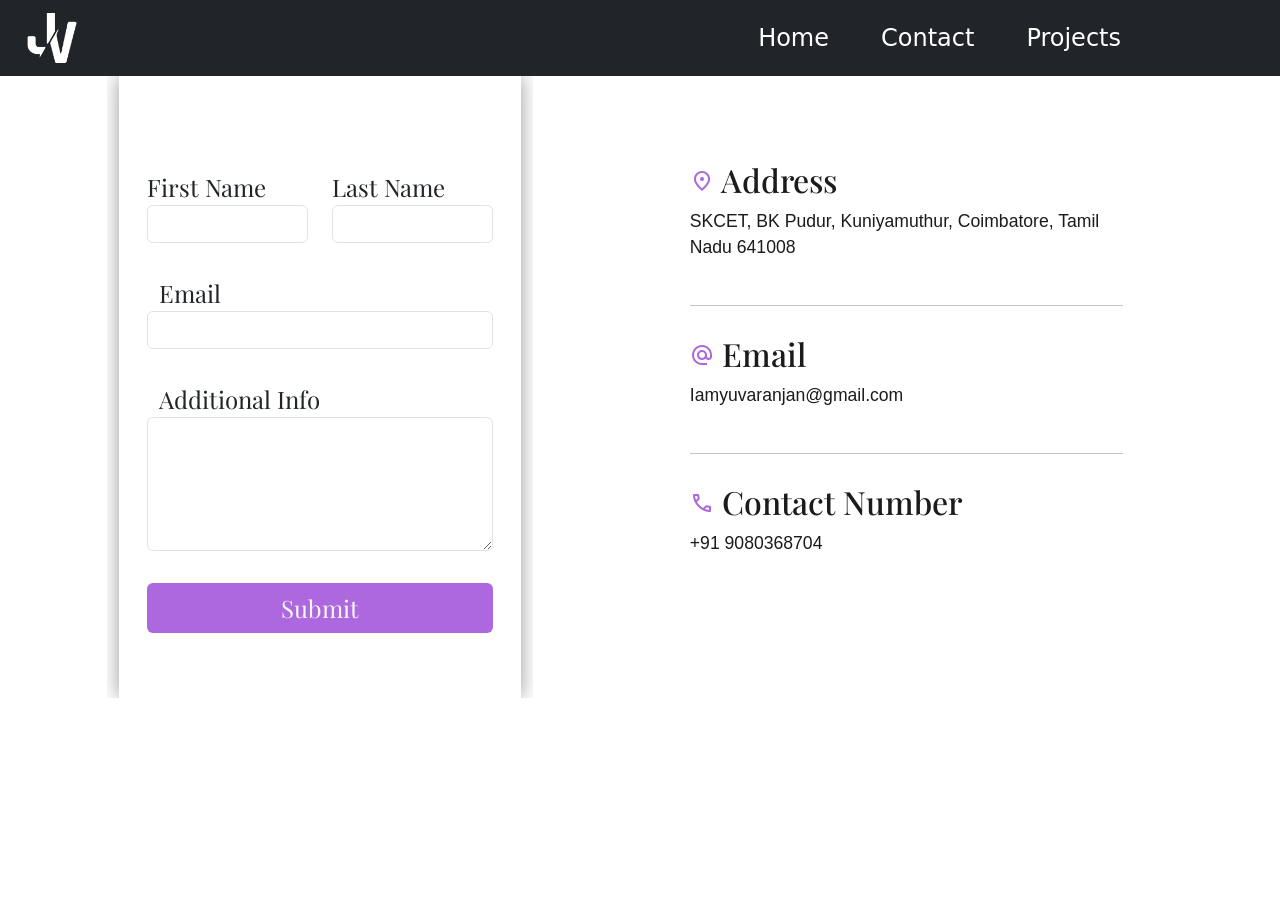
==== contact.html @ 168a26cb "Initial commit Initial commit of my portfolio website" ====
<!DOCTYPE html>
<html lang="en">
<head>
  <meta charset="UTF-8">
  <meta name="viewport" content="width=device-width, initial-scale=1.0">

  <title>UV | Contact</title>

  <!-- Bootstrap, CSS and JS -->
  <link href="https://cdn.jsdelivr.net/npm/bootstrap@5.2.0/dist/css/bootstrap.min.css" rel="stylesheet">
  <link href="style.css" rel="stylesheet">

  <!-- Google Fonts -->
  <link rel="preconnect" href="https://fonts.googleapis.com">
  <link rel="preconnect" href="https://fonts.gstatic.com" crossorigin>
  <link href="https://fonts.googleapis.com/css2?family=Montserrat:ital,wght@0,100;0,200;0,300;0,400;0,500;0,600;0,700;0,800;0,900;1,100;1,200;1,300;1,400;1,500;1,600;1,700;1,800;1,900&display=swap" rel="stylesheet">
  <link rel="stylesheet" href="https://fonts.googleapis.com/css2?family=Material+Symbols+Outlined:opsz,wght,FILL,GRAD@48,600,0,0" />
  <link rel="stylesheet" href="https://cdnjs.cloudflare.com/ajax/libs/font-awesome/5.15.2/css/all.min.css">
  
</head>
<body class="contactpage">

  <div class="scroll-progress" id="scroll-progress"></div> <!-- Sroll Progress -->

  <div class="scrollToTop-btn">  <!-- Sroll to top -->
    <i class="fas fa-angle-up"></i>
  </div>


<!-- Nav Bar -->
<nav class="navbar navbar-expand-lg navbar-light bg-dark ">
  <div class="container-fluid">
    <a class=" brand" href="index.html">
      <img src="images/logo.png" alt="Logo" style="width:50px;" >
    </a>
    <div class="menu-btn" id="menu-btn"></div>
    <div class="collapse navbar-collapse  navigation" >
      <ul class="navbar-nav  me-auto mb-2 mb-lg-0 ">
        <li class="nav-item">
          <a class="nav-link" href="index.html">Home</a>
        </li>

        <li class="nav-item">
          <a class="nav-link" href="contact.html">Contact</a>
        </li>
        <li class="nav-item">
          <a class="nav-link" href="games/gamemenu.html">Projects</a>
        </li>
      </ul>
    </div>
  </div>
</nav>
<!-- ------------------ --> 

<!-- SECTION 1 -->
<div class="container-fluid">
  <div class="row ">
    <div class="col-md-1"></div>
    <!-- FORMS -->
    <div class="col-md-4">
      <form>
        <div class="row forms ">
          <div class="col ps-0">
            <label for="firstname">First Name</label>
            <input type="text" class="form-control" id="firstname">
          </div>
          <div class="col pe-0">
            <label for="lastname">Last Name</label>
            <input type="text" class="form-control" id="lastname">
          </div>
        </div>
        <div class="row forms">
          <label for="email">Email</label>
          <input type="email" class="form-control" id="email">
        </div>
        <div class="row forms">
          <label for="additionalinfo">Additional Info</label>
          <textarea class="form-control" rows="5" id="additionalinfo" name="text"></textarea>
        </div>
        <div class="row forms">
          <button type="button" class="btn btn-block">Submit</button>
        </div> 
      </form>
    </div>
    <!-- ----- -->

    <!-- INFO  -->
    <div class="col-md-7">
      <div class="info-group">
        <div class="row info">
          <h2><span class="material-symbols-outlined"> location_on </span>
          Address </h2>
          <p> SKCET,
            BK Pudur, Kuniyamuthur, 
            Coimbatore, Tamil Nadu 641008</p>  
        </div>
        <hr>
        <div class="row info">
          <h2><span class="material-symbols-outlined"> alternate_email </span>
          Email </h2>
          <p> Iamyuvaranjan@gmail.com </p>  
        </div>
        <hr>
        <div class="row info">
          <h2><span class="material-symbols-outlined"> call </span>
          Contact Number </h2>
          <p> +91 9080368704 </p>  
        </div>  
      </div> 
    </div>
    <!-- ----- -->
  </div>
</div>
<!-- ------------------ --> 

<script src="script.js"> </script>
</body>
</html>
---- style.css ----
@import url('https://fonts.googleapis.com/css2?family=Oswald:wght@200;300;400;500;600;700&family=Playfair+Display:ital,wght@0,400;0,500;0,600;0,700;0,800;0,900;1,400;1,500;1,600;1,700;1,800;1,900&family=Titillium+Web:ital,wght@0,300;0,400;0,600;0,700;0,900;1,300;1,400&display=swap');



/* - - - - WEBSITE - - - - */

:root {
    --white: #ffffff;
    --black: #000000;
    --dark: #1b1b1b;
    --light: #f8f8f8;
    --darkgrey: #5b5b5b;
    --mildgrey: #dbdbdb;
    --green: #84cc81;
    --darkgreen: #398c48;
    --lightgreen: #e3ffe8;
    --purple: #ad67df;
    --lightpurple: #be7eec;
    --blue: #3a6cf4;
    --navblue: #222825;
    --new: #c9daff;
    --new2: #6f99f2;



    --textlight: var(--light);
    --textdark: var(--dark);
    --bgdark: var(--dark);
    --bglight: var(--light);
    --secondary: var(--darkgreen);
    --tertiary: var(--purple);



    
  }



.vertical-center {
    min-height: 100vh;
    display: flex;
    align-items: center;
  }



#preloader {
    background: #ffffff url(images/preloader.gif) no-repeat center center;
    background-size: 50%;
    height: 100vh;
    width: 100%;
    position: fixed;
    z-index: 10000;
}

.scroll-progress {
    width: 0%;
    background-color: var(--tertiary);
    height: 7px;
    position: fixed;
    top: 0;
    left: 0;
    z-index: 99;
}

div {
    overflow: hidden;

}


/* NAVBAR */
.navbar-nav {
    padding: 0 20px;
}

.navbar {
    background-color: var(--navblue);
    color: var(--textlight);
}



nav{
    z-index: 999;
    position: fixed;
    top: 0;
    left: 0;
    width: 100%;
    padding: 15px 200px;
    display: flex;
    justify-content: space-between;
    align-items: center;
    transition: 0.5s ease;
  }

nav .brand {
    padding: 5px 5px;
    margin-left: 10px;
}

nav .navigation {
    position: absolute;
    right: 10%;
}

nav .navigation .navbar-nav{
    position: relative;

  }
  
nav .navigation a{
    color: rgb(255, 255, 255);
    font-size: 1.5em;
    font-weight: 500;
    text-decoration: none;
    margin-left: 30px;
    border: solid rgba(0, 0 ,0 , 0);
    transition: 0.3s ;
  }
  
nav .navigation a:hover{
    color: aliceblue;
    background-color: var(--new2);
    transform: scale(125%);
  }



@media (max-width: 1040px){

    nav .navigation .navbar-nav {
        margin: 0 auto;
        text-align: center;
    }
  
    nav .navigation{
      display: none;

    }
  
    nav .navigation.active{
      z-index: 888;
      position: fixed;
      background: var(--bgdark);
      top: 0;
      right: 0;
      width: 100vw;
      height: 100%;
      display: flex;
      justify-content: center;
      align-items: center;
      flex-direction: column;
      box-shadow: 0 5px 25px rgba(1 1 1 / 15%);
      transition: 0.3s ease;
    }
  
    nav .navigation a{
      color: var(--textlight);
      font-size: 2em;
      margin: 10px;
      padding: 0 20px;
      border-radius: 20px;
    }
  
    nav .navigation a:hover{
      background: var(--blue);
      color: #fff;
      transition: 0.3s ease;
    }
  
    .menu-btn{
      position: absolute;
      background: url(images/menu.png)no-repeat;
      background-size: 30px;
      background-position: center;
      width: 40px;
      height: 40px;
      right: 0;
      margin: 0 20px;
      cursor: pointer;
      transition: 0.3s ease;
    }
  
    .menu-btn.active{
      z-index: 999;
      background: url(images/close.png)no-repeat;
      background-size: 25px;
      background-position: center;
      transition: 0.3s ease;
    }
}





/* - - - - scroll to top - - - - */
.scrollToTop-btn{
    z-index: 999;
    position: fixed;
    background: var(--tertiary);
    color: #fff;
    width: 45px;
    height: 45px;
    right: 0;
    bottom: 10px;
    font-size: 22px;
    text-align: center;
    line-height: 45px;
    border-radius: 3px;
    cursor: pointer;
    pointer-events: none;
    opacity: 0;
    transition: all 0.3s ease;
  }
  
  .scrollToTop-btn.active{
    right: 20px;
    opacity: 1;
    pointer-events: auto;
  }

/* - - - - REVEAL ANIMATION - - - - */

.hidden-right {
    opacity: 0;
    filter: blur(5px);
    transform: translateX(100%);
    transition: all 0.8s;
  }

  .show-right {
    opacity: 1 ;
    filter: blur(0);
    transform: translateX(0);
  }

  .hidden-left {
    opacity: 0;
    filter: blur(5px);
    transform: translateX(-100%);
    transition: all 0.8s;
  }

  .show-left {
    opacity: 1 ;
    filter: blur(0);
    transform: translateX(0);
  }

  .hidden-middle {
    opacity: 0;
    filter: blur(5px);
    scale: 0;
    transition: all 0.8s;
  }

  .show-middle {
    opacity: 1 ;
    filter: blur(0);
    scale: 100%;
  }




/* - - - - HOME - - - - */


/*Section 1 */

.homepage .sec1 {
    height: 100vh;
    width: auto;
    background: url(images/home_bg1.jpg) center center no-repeat;
    background-size: cover;

}

.homepage .sec1 h1{
    font-size: 5em;
    color: rgb(250, 255, 250);
    text-shadow: 1px 1px 10px #0000005f;
    font-family: 'oswald', serif;

}

.uv {
    font-size: 1.5em;
}

.animated-text{
    height: 70px;
    margin: 2% 0 0 0;
    overflow: hidden;
    position: relative;
}

.animated-text h3 {
    font-size: 3em;
    color: var(--new);
    line-height: 70px;
    font-weight: 700;
}

.homepage .sec1 .btn {
    font-size: 1.5em;
    padding: 1px 10px;
    margin-right: 10px;
    margin-top: 10px;
    color: var(--textlight);
    background-color: var(--new2);
}

.animated-text h3:nth-child(1){
animation: text-move 10s infinite;
}

@keyframes text-move{
0%{
    margin-top: 0;
}
25%{
    margin-top: -80px;
}
50%{
    margin-top: -160px;
}
75%{
    margin-top: -80px;
}
100%{
    margin-top: 0;
}
}

/*Section 2 */

.homepage .sec2 {
    padding-top: 7%;
    padding-bottom: 7%;
    font-family: 'Playfair Display', serif;
    color: var(--textlight);
    background-color: var(--bgdark);
}

.homepage .sec2 h1{
    font-size: 4em;
    padding-bottom: 3%;
}
.homepage .sec2 .img-box{
    width: 80%;
    height: auto;
    margin: 0 auto;
}

.homepage .sec2 img {
    width: 100%;
    border-radius: 5px;
    margin-left: 5%; 
    box-shadow: 5px 5px 19px 0px rgba(0,0,0,0.35);
}

.homepage .sec2 .text{
    padding-right: 10%;
}

.homepage .sec2 h3{
    font-size: 2em;
    padding-bottom: 10px;
}

.homepage .sec2 p{
    font-size: 1.2em;
    font-family: Arial, Helvetica, sans-serif;
    text-align: left;
}







/*Section 3 */

.homepage .sec3 {
    padding-top: 5%;
    padding-bottom: 5%;
    font-family: 'Playfair Display', serif;
    background-color: var(--bglight);
    color: var(--textdark);
}

.homepage .sec3 h1{
    font-size: 4em;
    padding-bottom: 3%;
}

.homepage .sec3 .text{
    padding-right: 5%;
    padding-left: 5%;

}

.homepage .sec3 p{
    font-size: 1.2em;
    font-family: Arial, Helvetica, sans-serif;
    text-align: left;
}
.progress-box {
    padding: 6% 5% 10% 5%;
}
.progress {
    background-color: var(--darkgrey);
    justify-content: flex-start;
    border-radius: 8px;   ;
    align-items: center;
    position: relative; 
    display: flex;
    height: 25px;
    width: 100%;
    box-shadow: inset -1px 0px 10px 0px rgba(0,0,0,0.1);
}

.homepage .sec3 span {
    float: right;
}

.pro-value {
    border-radius: 8px;
    height: 25px;
    width: 0;
}

.pro-value1 {
    background-color: var(--tertiary);
    animation: load1 3s normal forwards;
}
.pro-value2 {
    background-color: var(--tertiary);
    animation: load2 3s normal forwards;
}
.pro-value3 {
    background-color: var(--tertiary);
    animation: load3 3s normal forwards;
}
.pro-value4 {
    background-color: var(--tertiary);
    animation: load4 3s normal forwards;
}
.pro-value5 {
    background-color: var(--tertiary);
    animation: load5 3s normal forwards;
}

.progress p{
    color: white;
    padding: 4px 4px 4px 10px;
}

.homepage .sec3 .btn {
    background-color: var(--tertiary);
    color: var(--light);
}

@keyframes load1 {
    0% {
        width: 0;
    }
    100% {
        width: 95%;
    }
}

@keyframes load2 {
    0% {
        width: 0;
    }
    100% {
        width: 90%;
    }
}
@keyframes load3 {
    0% {
        width: 0;
    }
    100% {
        width: 80%;
    }
}
@keyframes load4 {
    0% {
        width: 0;
    }
    100% {
        width: 85%;
    }
}
@keyframes load5 {
    0% {
        width: 0;
    }
    100% {
        width: 92%;
    }
}

/*Section 4 */

.pacman {
    padding-left: 5%;
    padding-right: 5%;
}

.homepage .sec4{
    background-color: var(--bgdark);
    padding: 5% 0;
    color: var(--textlight);
}


.homepage .sec4 .canvadiv {
    background-color: var(--bgdark);
    width: min-content;
    position: relative;
    margin: 0 auto;
    border: 5px solid var(--tertiary);
}
.homepage .sec4 .canva-input {
    background-color: var(--bgdark);
    width: 600px;
    position: relative;
    margin: 0 auto;
}

.homepage .sec4 h1{
    font-family: 'Playfair Display', serif;
    font-size: 4em;
    padding: 0 0 8% 0;
}

.homepage .sec4 h4{
    font-size: 1.5em;
    color: rgb(225, 225, 225);
    padding: 2% 0;
}

.pacman .btn {
    width: fit-content;
    margin: 0 auto ;
    background-color: var(--tertiary);
    font-size: 1.2em;
}


/*Media Screen */
@media (max-width: 1040px){
    .homepage .sec1 h1{
        font-size: 3em;
    }
    .animated-text h3 {
        font-size: 2.5em;
    } 

    .homepage .sec2 .img-box{
        width: 90%;
        margin: 0 auto;
    }
    .homepage .sec2 img {
        margin: 0 0 ;
    }

    .homepage .sec2 {
        padding-top: 15%;
        padding-bottom: 15%;
    }
    .homepage .sec2 .text, .homepage .sec3 .text{
        padding: 10% 10% 10% 10%;
    }
    .homepage .sec2 h1 ,.homepage  .sec3 h1 {
        font-size: 3em;
    }
    .homepage .sec2 h3{
        font-size: 1.5em;
    }
    .homepage .sec2 p, .homepage .sec3 p{
        font-size: 1em;
    }
}

/* - - - - WORK - - - - */


.sec .container-fluid {
    padding: 0 22%;
}

.workpage .sec1 , .workpage .sec3 {
    background-color: var(--bglight);
    color: var(--primary);
    padding-bottom: 5%;
}

.workpage .sec2 , .workpage .sec4 {
    background-color: var(--bgdark);
    color: var(--textlight);
    padding-bottom: 5%;
}

.workpage h1{
    font-family: 'Playfair Display', serif;
    font-size: 4em;
    margin: 0% 8% 3% 8%;
    padding-top: 5%;
}

.workpage .img-box {
    height: 100%;
    width: 100%;
    overflow: hidden;
}

.workpage img {
    width: 100%;
    height: 100%;
    transition: 0.7s;
}

.workpage div {
    overflow: hidden;
} 




/* - - - - IMAGE SLIDER - - - - */

.workpage .row {
    width: auto;
}

.img-slider{
    position: relative;
    width: 100%;
    height: 100%;

  }
  
  .img-slider .slide{
    z-index: 1;
    position: absolute;
    width: 100%;
    height: 100%;
    opacity: 0;

  }
  
  .img-slider .slide.active{
    opacity: 1;
    transition: 2s ease;
  }
  

  .img-slider .slide .info{
    position: absolute;
    top: 0;
    padding: 15px 30px;
  }
  
  .img-slider .slide .info h2{
    color: #fff;
    font-size: 45px;
    text-transform: uppercase;
    font-weight: 800;
    letter-spacing: 2px;
  }
  
  .img-slider .slide .info p{
    color: #fff;
    background: rgba(0, 0, 0, 0.1);
    font-size: 16px;
    width: 60%;
    padding: 10px;
    border-radius: 4px;
  }
  
  .img-slider .navigation{
    z-index: 2;
    position: absolute;
    display: flex;
    bottom: 0px;
    left: 50%;
    transform: translateX(-50%);
  }
  
  .img-slider .navigation .btn{
    background: #f87af6;
    width: 10px;
    height: 10px;
    padding: 5px;
    margin: 10px;
    border-radius: 20%;
    cursor: pointer;
  }
  
  .img-slider .navigation .btn.active{
    background: #26eced;
    box-shadow: 0 0 2px rgba(0, 0, 0, 0.5);
  }




  @media (max-width: 768px){

    .sec .container-fluid {
        padding: 0% 5%;
    }

    .workpage h1{
        font-size: 3em;
        margin: 13% 5% 3% 5%;
    }
    .workpage img {
        padding-top: 15px;
    }

    .img-slider{
        height: 500px;
    
      }

    
}
  

/* - - - - CONTACT - - - - */

form {
    background-color: white;
    padding: 15% 10% 16% 10%;
    height: 100%;
    box-shadow: 0 0 20px 0 rgba(0,0,0,0.4);


}

.forms{
    padding-top: 10%;
    font-size: 18pt;
    font-family: 'Playfair Display', serif;
}

.contactpage .btn {
    background-color: var(--tertiary);
    color: var(--textlight);
    font-size: 1em;
}




.info-group {
    padding-left: 20%;
    padding-right: 20%;
    margin: 10% auto;
    font-family: 'Playfair Display', serif;
    color: var(--textdark);
}

.info-group p {
    font-family: Arial, Helvetica, sans-serif;
    font-size: 1.1em;
}

.info {
    padding: 3% 0% 3% 0%;
    word-wrap: break-word;
}

.info-group span {
    color: var(--tertiary);
}




/* - - - - BLOG - - - - */

.blogpage .blog-container {
    padding: 0% 10%;
}

.blogpage h1 {
    font-family: 'Playfair Display', serif;
    font-size: 4em;
    text-align: left;
    margin: 5% 8% 3% 8%;
}


.img img {
    width: 100%;
    height: auto;
    border-radius: 10px 10px 0px 0px;
    transition: 0.3s;
}




.img :hover {
    transform: scale(112%);
    box-shadow: 0 0 20px 0 rgba(0,0,0,0.4);
    border-radius: 10px 10px 10px 10px;
    cursor: pointer;


}


.blog-text {
    background-color: #353c42;
    color: rgb(253, 253, 253);
    text-align: center;
    border-radius: 0px 0px 10px 10px;
    padding-bottom: 2%;
}



@media (max-width: 768px){
    .blogpage .container-fluid {
        padding: 0% 0%;
    }
    .blogpage .col-md {
        padding: 0% 0%;
    
    }
}

/* - - - - G A M E - M E N U- - - - */

.gamemenu {
    background-color: var(--bgdark);
}

.gamemenu .menu {
    width: 50vw;
    text-align: center;
    margin: 5% auto 0 auto;
    padding: 0% 5% 3% 5%;
    box-sizing: border-box;
}

.gamemenu h1 {
    font-size: 40pt;
    color: var(--textlight);
    margin-bottom: 10%;
    background-color: var(--secondary);
    border-radius: 25px;
}

.gamemenu p.text   {
    font-size: 20pt;
    color: #f9f6f2;
    background-color: var(--purple);
    padding: 10px 10px;
    width: fit-content;
    margin: 0 auto 5% auto;
    border-radius: 10px;
}
.gamemenu .menu a {
    display: inline-block;
    text-decoration: none;
    font-size: 20pt;
    color: #f9f6f2;
    background-color: var(--purple);
    padding: 5px 10px;
    border-radius: 10px;
}

.gamemenu .menu a:hover {
    color: #f9f6f2;
    background-color: var(--lightpurple);
}


/* - - - - 2048 - GAME - - - - */

.numbergame  {
    font-family: Arial, Helvetica, sans-serif;
    background-color: #faf8ef;
    margin: 0 0;
    overflow: hidden;
}

.numbergame .text {
    text-align: center;
    margin: 2% 5%;
}

.numbergame h1 {
    font-size: 40pt;
    color: #776e65;
    margin: 0 0 ;
}

.numbergame p {
    font-size: 20pt;
    color: #f9f6f2;
    background-color: #bbada0;
    margin: 0% auto;
    padding: 10px 2px;
    border-radius: 10px;
}

.numbergame span {
    color: white;
}

.numbergame .buttons a {
    text-decoration: none;
    font-size: 20pt;
    font-weight: 500;
    color: #f9f6f2;
    background-color: #8f7a66;
    margin: 5% auto;
    padding: 10px 10%;
    border-radius: 10px;
    display: inline;
}

.numbergame .main {
    position: absolute;
    top: 50%;
    left: 50%;
    transform: translate(-50%, -51%);
}
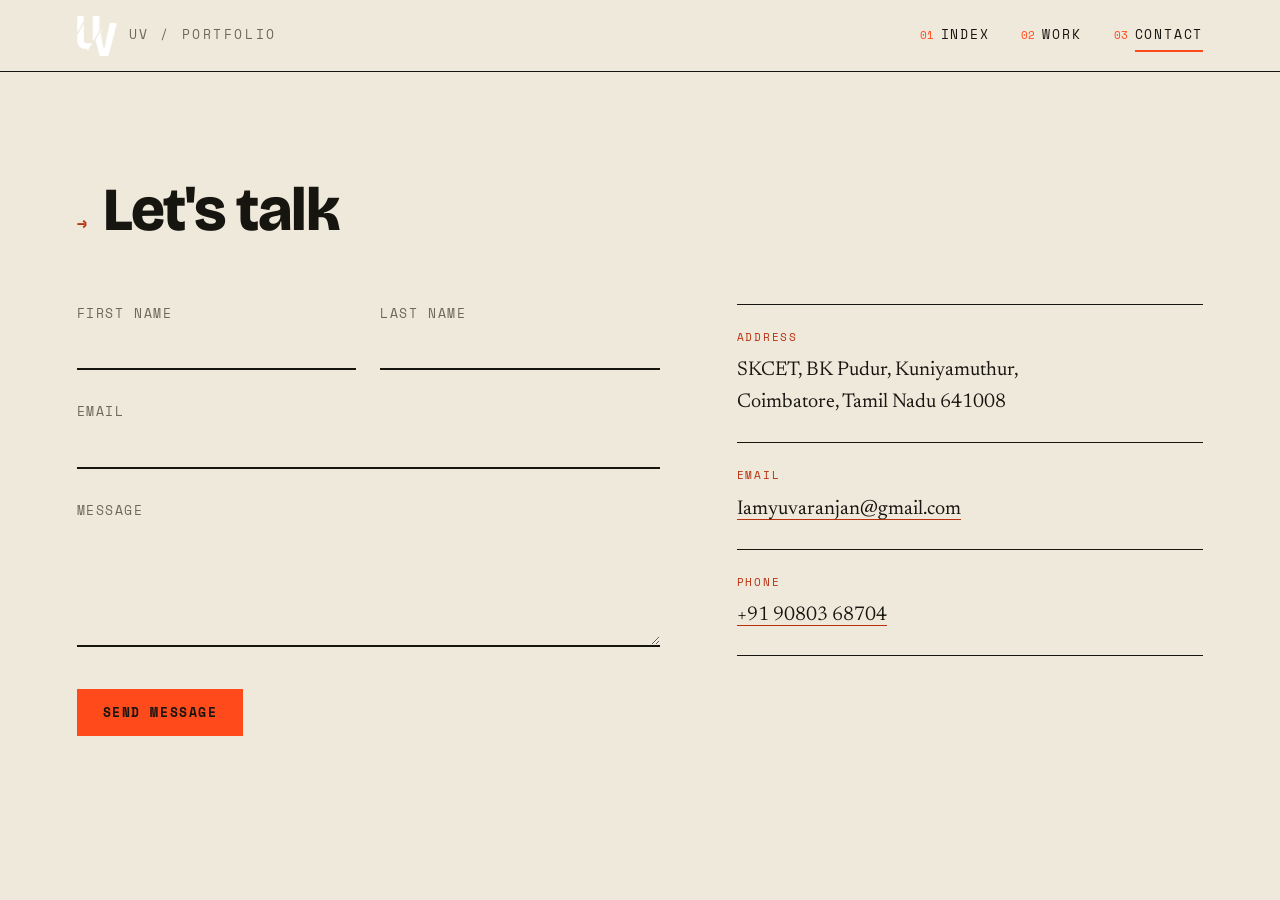
==== commit 85901301: "Redesign UI with "Ink & Signal" editorial design system Replace the ad-hoc, multi-font, four-accent " ====
--- a/contact.html
+++ b/contact.html
@@ -1,118 +1,96 @@
 <!DOCTYPE html>
-<html lang="en">
+<html lang="en" class="no-js">
 <head>
   <meta charset="UTF-8">
   <meta name="viewport" content="width=device-width, initial-scale=1.0">
+  <title>Yuvaranjan — Contact</title>
+  <meta name="description" content="Get in touch with Yuvaranjan.">
 
-  <title>UV | Contact</title>
-
-  <!-- Bootstrap, CSS and JS -->
-  <link href="https://cdn.jsdelivr.net/npm/bootstrap@5.2.0/dist/css/bootstrap.min.css" rel="stylesheet">
   <link href="style.css" rel="stylesheet">
 
-  <!-- Google Fonts -->
   <link rel="preconnect" href="https://fonts.googleapis.com">
   <link rel="preconnect" href="https://fonts.gstatic.com" crossorigin>
-  <link href="https://fonts.googleapis.com/css2?family=Montserrat:ital,wght@0,100;0,200;0,300;0,400;0,500;0,600;0,700;0,800;0,900;1,100;1,200;1,300;1,400;1,500;1,600;1,700;1,800;1,900&display=swap" rel="stylesheet">
-  <link rel="stylesheet" href="https://fonts.googleapis.com/css2?family=Material+Symbols+Outlined:opsz,wght,FILL,GRAD@48,600,0,0" />
-  <link rel="stylesheet" href="https://cdnjs.cloudflare.com/ajax/libs/font-awesome/5.15.2/css/all.min.css">
-  
+  <link href="https://fonts.googleapis.com/css2?family=Bricolage+Grotesque:opsz,wght@12..96,400..800&family=Newsreader:ital,opsz,wght@0,6..72,400..600;1,6..72,400..500&family=Space+Mono:wght@400;700&display=swap" rel="stylesheet">
 </head>
 <body class="contactpage">
 
-  <div class="scroll-progress" id="scroll-progress"></div> <!-- Sroll Progress -->
+  <a class="skip-link" href="#main">Skip to content</a>
 
-  <div class="scrollToTop-btn">  <!-- Sroll to top -->
-    <i class="fas fa-angle-up"></i>
-  </div>
+  <div class="scroll-progress" id="scroll-progress"></div>
+  <button class="scrollToTop-btn" aria-label="Back to top">↑</button>
 
+  <!-- HEADER -->
+  <header class="site-header">
+    <div class="site-header__inner wrap">
+      <a class="brand" href="index.html" aria-label="Yuvaranjan — home">
+        <img src="images/logo.png" alt="">
+        <span class="brand__mark">UV / Portfolio</span>
+      </a>
+      <nav class="navigation" id="primary-nav" aria-label="Primary">
+        <ul>
+          <li><a href="index.html">Index</a></li>
+          <li><a href="games/gamemenu.html">Work</a></li>
+          <li><a href="contact.html" aria-current="page">Contact</a></li>
+        </ul>
+      </nav>
+      <button class="menu-btn" id="menu-btn" aria-label="Toggle menu" aria-expanded="false" aria-controls="primary-nav"></button>
+    </div>
+  </header>
 
-<!-- Nav Bar -->
-<nav class="navbar navbar-expand-lg navbar-light bg-dark ">
-  <div class="container-fluid">
-    <a class=" brand" href="index.html">
-      <img src="images/logo.png" alt="Logo" style="width:50px;" >
-    </a>
-    <div class="menu-btn" id="menu-btn"></div>
-    <div class="collapse navbar-collapse  navigation" >
-      <ul class="navbar-nav  me-auto mb-2 mb-lg-0 ">
-        <li class="nav-item">
-          <a class="nav-link" href="index.html">Home</a>
-        </li>
+  <main id="main">
+    <section class="section" style="border-top:none">
+      <div class="wrap">
+        <div class="section-head reveal">
+          <span class="section-head__index">→</span>
+          <h1 class="section-head__title">Let's talk</h1>
+        </div>
 
-        <li class="nav-item">
-          <a class="nav-link" href="contact.html">Contact</a>
-        </li>
-        <li class="nav-item">
-          <a class="nav-link" href="games/gamemenu.html">Projects</a>
-        </li>
-      </ul>
-    </div>
-  </div>
-</nav>
-<!-- ------------------ --> 
+        <div class="contact__grid">
+          <!-- FORM -->
+          <form class="reveal reveal--left" action="mailto:Iamyuvaranjan@gmail.com" method="post" enctype="text/plain">
+            <div class="field-row">
+              <div class="field">
+                <label for="firstname">First name</label>
+                <input type="text" id="firstname" name="firstname" autocomplete="given-name">
+              </div>
+              <div class="field">
+                <label for="lastname">Last name</label>
+                <input type="text" id="lastname" name="lastname" autocomplete="family-name">
+              </div>
+            </div>
+            <div class="field">
+              <label for="email">Email</label>
+              <input type="email" id="email" name="email" autocomplete="email">
+            </div>
+            <div class="field">
+              <label for="additionalinfo">Message</label>
+              <textarea id="additionalinfo" name="message" rows="5"></textarea>
+            </div>
+            <button type="submit" class="btn btn--primary">Send message</button>
+          </form>
 
-<!-- SECTION 1 -->
-<div class="container-fluid">
-  <div class="row ">
-    <div class="col-md-1"></div>
-    <!-- FORMS -->
-    <div class="col-md-4">
-      <form>
-        <div class="row forms ">
-          <div class="col ps-0">
-            <label for="firstname">First Name</label>
-            <input type="text" class="form-control" id="firstname">
-          </div>
-          <div class="col pe-0">
-            <label for="lastname">Last Name</label>
-            <input type="text" class="form-control" id="lastname">
+          <!-- INFO -->
+          <div class="contact__info reveal reveal--right" data-delay="1">
+            <dl>
+              <div class="info">
+                <dt>Address</dt>
+                <dd>SKCET, BK Pudur, Kuniyamuthur,<br>Coimbatore, Tamil Nadu 641008</dd>
+              </div>
+              <div class="info">
+                <dt>Email</dt>
+                <dd><a href="mailto:Iamyuvaranjan@gmail.com">Iamyuvaranjan@gmail.com</a></dd>
+              </div>
+              <div class="info">
+                <dt>Phone</dt>
+                <dd><a href="tel:+919080368704">+91 90803 68704</a></dd>
+              </div>
+            </dl>
           </div>
         </div>
-        <div class="row forms">
-          <label for="email">Email</label>
-          <input type="email" class="form-control" id="email">
-        </div>
-        <div class="row forms">
-          <label for="additionalinfo">Additional Info</label>
-          <textarea class="form-control" rows="5" id="additionalinfo" name="text"></textarea>
-        </div>
-        <div class="row forms">
-          <button type="button" class="btn btn-block">Submit</button>
-        </div> 
-      </form>
-    </div>
-    <!-- ----- -->
+      </div>
+    </section>
+  </main>
 
-    <!-- INFO  -->
-    <div class="col-md-7">
-      <div class="info-group">
-        <div class="row info">
-          <h2><span class="material-symbols-outlined"> location_on </span>
-          Address </h2>
-          <p> SKCET,
-            BK Pudur, Kuniyamuthur, 
-            Coimbatore, Tamil Nadu 641008</p>  
-        </div>
-        <hr>
-        <div class="row info">
-          <h2><span class="material-symbols-outlined"> alternate_email </span>
-          Email </h2>
-          <p> Iamyuvaranjan@gmail.com </p>  
-        </div>
-        <hr>
-        <div class="row info">
-          <h2><span class="material-symbols-outlined"> call </span>
-          Contact Number </h2>
-          <p> +91 9080368704 </p>  
-        </div>  
-      </div> 
-    </div>
-    <!-- ----- -->
-  </div>
-</div>
-<!-- ------------------ --> 
-
-<script src="script.js"> </script>
+  <script src="script.js"></script>
 </body>
-</html>+</html>
--- a/style.css
+++ b/style.css
@@ -1,942 +1,745 @@
-@import url('https://fonts.googleapis.com/css2?family=Oswald:wght@200;300;400;500;600;700&family=Playfair+Display:ital,wght@0,400;0,500;0,600;0,700;0,800;0,900;1,400;1,500;1,600;1,700;1,800;1,900&family=Titillium+Web:ital,wght@0,300;0,400;0,600;0,700;0,900;1,300;1,400&display=swap');
-
-
-
-/* - - - - WEBSITE - - - - */
-
+/* ============================================================
+   INK & SIGNAL — a Swiss-editorial system for yuvaranjan.dev
+   Warm newsprint paper · structural ink · one high-voltage accent.
+   No shadows, no gradients, no rounded softness. Hierarchy comes
+   from scale, weight, and hairline rules.
+   ============================================================ */
+
+/* ---- 1. DESIGN TOKENS ------------------------------------ */
 :root {
-    --white: #ffffff;
-    --black: #000000;
-    --dark: #1b1b1b;
-    --light: #f8f8f8;
-    --darkgrey: #5b5b5b;
-    --mildgrey: #dbdbdb;
-    --green: #84cc81;
-    --darkgreen: #398c48;
-    --lightgreen: #e3ffe8;
-    --purple: #ad67df;
-    --lightpurple: #be7eec;
-    --blue: #3a6cf4;
-    --navblue: #222825;
-    --new: #c9daff;
-    --new2: #6f99f2;
-
-
-
-    --textlight: var(--light);
-    --textdark: var(--dark);
-    --bgdark: var(--dark);
-    --bglight: var(--light);
-    --secondary: var(--darkgreen);
-    --tertiary: var(--purple);
-
-
-
-    
+  /* Core palette */
+  --ink:        #17150f;   /* warm near-black — text, rules, dark panels */
+  --paper:      #efe9dc;   /* warm newsprint — default ground */
+  --paper-dim:  #ded7c7;   /* input fills, subtle zebra */
+  --signal:     #ff4a1c;   /* vermilion — the single accent */
+  --signal-ink: #b8300d;   /* darkened signal for text-on-paper — 5.0:1 on paper (AA) */
+  --muted:      #6f685a;   /* secondary text on paper */
+  --cream:      #fbf9f4;   /* text on ink panels */
+  --cream-dim:  #b6afa0;   /* secondary text on ink */
+
+  /* Semantic (flip on .section--ink) */
+  --bg:   var(--paper);
+  --fg:   var(--ink);
+  --dim:  var(--muted);
+  --rule: var(--ink);
+  --accent: var(--signal-ink);
+
+  /* Type families */
+  --font-display: "Bricolage Grotesque", "Arial Narrow", system-ui, sans-serif;
+  --font-text:    "Newsreader", Georgia, "Times New Roman", serif;
+  --font-mono:    "Space Mono", ui-monospace, "SFMono-Regular", monospace;
+
+  /* Type scale — 1.25 major third */
+  --step--1: 0.8rem;
+  --step-0:  1rem;
+  --step-1:  1.25rem;
+  --step-2:  1.563rem;
+  --step-3:  1.953rem;
+  --step-4:  2.441rem;
+  --step-5:  3.052rem;
+  --step-6:  3.815rem;
+  --display: clamp(3rem, 11vw, 8.5rem);
+
+  /* Spacing — 8px base */
+  --space-1: 0.25rem;
+  --space-2: 0.5rem;
+  --space-3: 0.75rem;
+  --space-4: 1rem;
+  --space-5: 1.5rem;
+  --space-6: 2rem;
+  --space-7: 3rem;
+  --space-8: 4rem;
+  --space-9: 6rem;
+  --space-10: 8rem;
+  --space-11: 10rem;
+
+  /* Layout */
+  --maxw:        1320px;
+  --measure:     60ch;
+  --page-margin: clamp(1.25rem, 6vw, 6rem);
+  --header-h:    4.5rem;
+  --gutter:      var(--space-6);
+
+  /* Lines & motion */
+  --rule-hair: 1px solid var(--rule);
+  --rule-bold: 2px solid var(--rule);
+  --focus-ring: 3px solid var(--signal);
+  --ease: cubic-bezier(0.22, 0.61, 0.24, 1);
+  --dur:  0.6s;
+}
+
+/* ---- 2. RESET & BASE ------------------------------------- */
+*, *::before, *::after { box-sizing: border-box; }
+
+html {
+  -webkit-text-size-adjust: 100%;
+  scroll-behavior: smooth;
+  scroll-padding-top: calc(var(--header-h) + var(--space-6));
+}
+
+body {
+  margin: 0;
+  padding-top: var(--header-h);
+  background: var(--bg);
+  color: var(--fg);
+  font-family: var(--font-text);
+  font-size: var(--step-0);
+  line-height: 1.6;
+  font-weight: 400;
+  -webkit-font-smoothing: antialiased;
+  text-rendering: optimizeLegibility;
+}
+
+img { max-width: 100%; display: block; }
+
+a { color: inherit; }
+
+h1, h2, h3, h4 {
+  font-family: var(--font-display);
+  font-weight: 800;
+  line-height: 0.98;
+  letter-spacing: -0.02em;
+  margin: 0;
+}
+
+p { margin: 0 0 var(--space-4); }
+
+::selection { background: var(--signal); color: var(--cream); }
+
+:focus-visible {
+  outline: var(--focus-ring);
+  outline-offset: 3px;
+}
+
+.skip-link {
+  position: absolute;
+  left: var(--space-4);
+  top: -4rem;
+  z-index: 2000;
+  background: var(--ink);
+  color: var(--cream);
+  padding: var(--space-2) var(--space-4);
+  font-family: var(--font-mono);
+  font-size: var(--step--1);
+  text-transform: uppercase;
+  letter-spacing: 0.08em;
+  text-decoration: none;
+  transition: top 0.2s var(--ease);
+}
+.skip-link:focus { top: var(--space-3); }
+
+/* ---- 3. LAYOUT PRIMITIVES -------------------------------- */
+.wrap {
+  width: 100%;
+  max-width: var(--maxw);
+  margin-inline: auto;
+  padding-inline: var(--page-margin);
+}
+
+.section {
+  padding-block: clamp(var(--space-8), 12vh, var(--space-11));
+  border-top: var(--rule-hair);
+}
+
+.section--ink {
+  --bg: var(--ink);
+  --fg: var(--cream);
+  --dim: var(--cream-dim);
+  --rule: var(--paper);
+  --accent: var(--signal);
+  background: var(--ink);
+  color: var(--cream);
+  border-top-color: var(--ink);
+}
+
+/* Editorial section header: index number + label hanging left */
+.section-head {
+  display: grid;
+  grid-template-columns: auto 1fr;
+  gap: var(--space-4);
+  align-items: baseline;
+  margin-bottom: var(--space-8);
+}
+.section-head__index {
+  font-family: var(--font-mono);
+  font-size: var(--step-0);
+  color: var(--accent);
+  font-weight: 700;
+}
+.section-head__title {
+  font-size: clamp(var(--step-4), 7vw, var(--step-6));
+}
+
+/* ---- 4. COMPONENTS --------------------------------------- */
+
+/* Kicker — mono eyebrow label */
+.kicker {
+  font-family: var(--font-mono);
+  font-size: var(--step--1);
+  text-transform: uppercase;
+  letter-spacing: 0.22em;
+  color: var(--dim);
+  margin: 0 0 var(--space-4);
+  display: flex;
+  align-items: center;
+  gap: var(--space-3);
+}
+.kicker::before {
+  content: "";
+  width: var(--space-6);
+  height: 2px;
+  background: var(--accent);
+}
+
+/* Buttons */
+.btn {
+  --btn-bg: transparent;
+  --btn-fg: var(--fg);
+  --btn-bd: var(--fg);
+  display: inline-flex;
+  align-items: center;
+  gap: var(--space-2);
+  font-family: var(--font-mono);
+  font-size: var(--step--1);
+  font-weight: 700;
+  text-transform: uppercase;
+  letter-spacing: 0.12em;
+  text-decoration: none;
+  padding: var(--space-3) var(--space-5);
+  background: var(--btn-bg);
+  color: var(--btn-fg);
+  border: 2px solid var(--btn-bd);
+  cursor: pointer;
+  transition: background 0.25s var(--ease), color 0.25s var(--ease),
+              transform 0.15s var(--ease);
+}
+.btn:hover,
+.btn:focus-visible { background: var(--fg); color: var(--bg); }
+.btn:active { transform: translateY(1px); }
+
+.btn--primary {
+  --btn-bg: var(--signal);
+  --btn-fg: var(--ink);
+  --btn-bd: var(--signal);
+}
+.btn--primary:hover,
+.btn--primary:focus-visible {
+  background: var(--ink);
+  color: var(--cream);
+  border-color: var(--ink);
+}
+.section--ink .btn--primary:hover,
+.section--ink .btn--primary:focus-visible {
+  background: var(--cream);
+  color: var(--ink);
+  border-color: var(--cream);
+}
+
+/* Text link with animated underline */
+.link {
+  font-family: var(--font-mono);
+  font-size: var(--step--1);
+  text-transform: uppercase;
+  letter-spacing: 0.12em;
+  text-decoration: none;
+  color: var(--fg);
+  border-bottom: 2px solid var(--accent);
+  padding-bottom: 2px;
+  transition: color 0.2s var(--ease);
+}
+.link:hover { color: var(--accent); }
+
+.caption {
+  font-family: var(--font-mono);
+  font-size: var(--step--1);
+  color: var(--dim);
+  letter-spacing: 0.04em;
+}
+
+/* Reveal-on-scroll — content is fully visible without JS.
+   Only when <html class="js"> do we hide-then-reveal. */
+.js .reveal {
+  opacity: 0;
+  transform: translateY(14px);
+  transition: opacity var(--dur) var(--ease), transform var(--dur) var(--ease);
+}
+.js .reveal--left  { transform: translateX(-24px); }
+.js .reveal--right { transform: translateX(24px); }
+.js .reveal.is-visible { opacity: 1; transform: none; }
+/* stagger children */
+.js .reveal[data-delay="1"] { transition-delay: 0.08s; }
+.js .reveal[data-delay="2"] { transition-delay: 0.16s; }
+.js .reveal[data-delay="3"] { transition-delay: 0.24s; }
+
+/* ---- 5. SITE HEADER / NAV -------------------------------- */
+.site-header {
+  position: fixed;
+  inset: 0 0 auto 0;
+  height: var(--header-h);
+  z-index: 900;
+  background: var(--paper);
+  border-bottom: var(--rule-hair);
+}
+.site-header__inner {
+  height: 100%;
+  display: flex;
+  align-items: center;
+  justify-content: space-between;
+}
+.brand {
+  display: inline-flex;
+  align-items: center;
+  gap: var(--space-3);
+  text-decoration: none;
+}
+.brand img { width: 40px; height: auto; }
+.brand__mark {
+  font-family: var(--font-mono);
+  font-size: var(--step--1);
+  letter-spacing: 0.2em;
+  text-transform: uppercase;
+  color: var(--muted);
+}
+
+.navigation ul {
+  list-style: none;
+  display: flex;
+  gap: var(--space-6);
+  margin: 0;
+  padding: 0;
+}
+.navigation a {
+  font-family: var(--font-mono);
+  font-size: var(--step--1);
+  text-transform: uppercase;
+  letter-spacing: 0.14em;
+  text-decoration: none;
+  color: var(--ink);
+  padding: var(--space-2) 0;
+  position: relative;
+}
+.navigation a::after {
+  content: "";
+  position: absolute;
+  left: 0; bottom: 0;
+  width: 100%; height: 2px;
+  background: var(--signal);
+  transform: scaleX(0);
+  transform-origin: left;
+  transition: transform 0.25s var(--ease);
+}
+.navigation a:hover::after,
+.navigation a:focus-visible::after,
+.navigation a[aria-current="page"]::after { transform: scaleX(1); }
+.navigation li::before {
+  content: counter(nav, decimal-leading-zero) " ";
+  counter-increment: nav;
+  color: var(--signal);
+  font-family: var(--font-mono);
+  font-size: 0.7rem;
+}
+.navigation ul { counter-reset: nav; }
+
+/* Hamburger */
+.menu-btn {
+  display: none;
+  width: 42px; height: 42px;
+  border: 2px solid var(--ink);
+  background: transparent;
+  cursor: pointer;
+  position: relative;
+  padding: 0;
+}
+.menu-btn::before,
+.menu-btn::after {
+  content: "";
+  position: absolute;
+  left: 9px; right: 9px; height: 2px;
+  background: var(--ink);
+  transition: transform 0.25s var(--ease), opacity 0.2s var(--ease);
+}
+.menu-btn::before { top: 15px; }
+.menu-btn::after  { bottom: 15px; }
+.menu-btn.active::before { transform: translateY(5px) rotate(45deg); }
+.menu-btn.active::after  { transform: translateY(-5px) rotate(-45deg); }
+
+/* ---- 6. HOME --------------------------------------------- */
+
+/* Hero — typographic cover */
+.hero {
+  min-height: calc(100svh - var(--header-h));
+  display: grid;
+  grid-template-columns: 1fr auto;
+  align-items: end;
+  gap: var(--space-8);
+  padding-block: var(--space-9) var(--space-8);
+  border-top: none;
+}
+.hero__lead { max-width: 16ch; }
+.hero__title {
+  font-size: var(--display);
+  line-height: 0.9;
+}
+.hero__title .accent {
+  display: block;
+  color: var(--signal-ink);
+}
+.hero__roles {
+  height: 2.4em;
+  overflow: hidden;
+  margin: var(--space-5) 0 var(--space-7);
+}
+.hero__roles ul {
+  list-style: none;
+  margin: 0; padding: 0;
+  animation: roll 9s var(--ease) infinite;
+}
+.hero__roles li {
+  height: 2.4em;
+  display: flex;
+  align-items: center;
+  font-family: var(--font-mono);
+  font-size: clamp(var(--step-1), 3vw, var(--step-3));
+  font-weight: 700;
+  color: var(--fg);
+  letter-spacing: -0.01em;
+}
+.hero__roles li::before { content: "→ "; color: var(--signal-ink); margin-right: var(--space-3); }
+@keyframes roll {
+  0%, 22%   { transform: translateY(0); }
+  33%, 55%  { transform: translateY(-2.4em); }
+  66%, 88%  { transform: translateY(-4.8em); }
+  100%      { transform: translateY(-7.2em); } /* dup of first via 4th li */
+}
+.hero__actions { display: flex; flex-wrap: wrap; gap: var(--space-4); align-items: center; }
+
+/* Hero masthead metadata (right rail) */
+.hero__meta {
+  border-left: var(--rule-hair);
+  padding-left: var(--space-5);
+  align-self: stretch;
+  display: flex;
+  flex-direction: column;
+  justify-content: flex-end;
+  gap: var(--space-5);
+  min-width: 12rem;
+}
+.hero__meta dl { margin: 0; }
+.hero__meta dt {
+  font-family: var(--font-mono);
+  font-size: 0.68rem;
+  text-transform: uppercase;
+  letter-spacing: 0.16em;
+  color: var(--muted);
+  margin-bottom: var(--space-1);
+}
+.hero__meta dd { margin: 0 0 var(--space-4); font-size: var(--step-0); }
+
+/* About */
+.about__grid {
+  display: grid;
+  grid-template-columns: minmax(280px, 1fr) minmax(0, 1.4fr);
+  gap: clamp(var(--space-6), 5vw, var(--space-9));
+  align-items: start;
+}
+.about__portrait {
+  position: relative;
+  border: var(--rule-bold);
+}
+.about__portrait img { width: 100%; filter: grayscale(1) contrast(1.05); }
+.about__portrait::after {
+  content: "";
+  position: absolute;
+  inset: var(--space-4) calc(-1 * var(--space-4)) calc(-1 * var(--space-4)) var(--space-4);
+  border: var(--rule-bold);
+  border-color: var(--signal);
+  z-index: -1;
+}
+.about__caption { margin-top: var(--space-5); }
+.about__body {
+  font-size: var(--step-1);
+  max-width: var(--measure);
+}
+.about__body .lede {
+  font-size: var(--step-2);
+  line-height: 1.4;
+  font-weight: 500;
+}
+.about__body .name { color: var(--accent); font-style: italic; }
+
+/* Skills — hairline meters */
+.skills__grid {
+  display: grid;
+  grid-template-columns: minmax(0, 1fr) minmax(0, 1.2fr);
+  gap: clamp(var(--space-6), 5vw, var(--space-9));
+  align-items: start;
+}
+.skills__intro { max-width: 40ch; font-size: var(--step-1); }
+.skills__list { list-style: none; margin: 0; padding: 0; }
+.meter {
+  padding-block: var(--space-4);
+  border-top: var(--rule-hair);
+  display: grid;
+  grid-template-columns: 1fr auto;
+  gap: var(--space-2) var(--space-4);
+  align-items: baseline;
+}
+.meter:last-child { border-bottom: var(--rule-hair); }
+.meter__label {
+  font-family: var(--font-display);
+  font-weight: 700;
+  font-size: var(--step-2);
+}
+.meter__value {
+  font-family: var(--font-mono);
+  font-size: var(--step-0);
+  color: var(--accent);
+  font-weight: 700;
+}
+.meter__value::after { content: "%"; opacity: 0.5; }
+.meter__track {
+  grid-column: 1 / -1;
+  height: 3px;
+  background: var(--paper-dim);
+  position: relative;
+}
+.section--ink .meter__track { background: #3a352b; }
+.meter__fill {
+  position: absolute;
+  inset: 0 auto 0 0;
+  width: 0;
+  background: var(--signal);
+  transition: width 1.1s var(--ease);
+}
+.meter.is-visible .meter__fill { width: var(--pct); }
+
+/* Projects / play strip */
+.play__grid {
+  display: grid;
+  grid-template-columns: 1fr;
+  gap: var(--space-7);
+  justify-items: center;
+}
+.play__canvas {
+  width: min-content;
+  margin-inline: auto;
+  border: var(--rule-bold);
+  border-color: var(--signal);
+}
+.play__controls {
+  display: grid;
+  grid-template-columns: repeat(3, minmax(0, 1fr));
+  gap: var(--space-6);
+  width: 100%;
+  max-width: 640px;
+  margin-inline: auto;
+}
+.play__controls .ctrl { text-align: center; }
+.play__controls .ctrl h4 {
+  font-family: var(--font-mono);
+  font-weight: 400;
+  font-size: var(--step--1);
+  text-transform: uppercase;
+  letter-spacing: 0.1em;
+  color: var(--dim);
+  margin-top: var(--space-3);
+}
+
+/* ---- 7. CONTACT ------------------------------------------ */
+.contact__grid {
+  display: grid;
+  grid-template-columns: minmax(0, 1fr) minmax(0, 0.8fr);
+  gap: clamp(var(--space-7), 6vw, var(--space-10));
+  align-items: start;
+}
+.field { margin-bottom: var(--space-6); }
+.field label {
+  display: block;
+  font-family: var(--font-mono);
+  font-size: var(--step--1);
+  text-transform: uppercase;
+  letter-spacing: 0.12em;
+  color: var(--dim);
+  margin-bottom: var(--space-2);
+}
+.field input,
+.field textarea {
+  width: 100%;
+  font-family: var(--font-text);
+  font-size: var(--step-1);
+  color: var(--fg);
+  background: transparent;
+  border: none;
+  border-bottom: var(--rule-bold);
+  padding: var(--space-2) 0;
+  border-radius: 0;
+}
+.field input:focus,
+.field textarea:focus {
+  outline: none;
+  border-bottom-color: var(--signal);
+}
+.field textarea { resize: vertical; min-height: 6rem; }
+.field-row { display: grid; grid-template-columns: 1fr 1fr; gap: var(--space-5); }
+
+.contact__info dl { margin: 0; border-top: var(--rule-hair); }
+.contact__info .info {
+  display: grid;
+  grid-template-columns: auto 1fr;
+  gap: var(--space-2) var(--space-4);
+  padding-block: var(--space-5);
+  border-bottom: var(--rule-hair);
+  align-items: baseline;
+}
+.contact__info dt {
+  font-family: var(--font-mono);
+  font-size: 0.68rem;
+  text-transform: uppercase;
+  letter-spacing: 0.16em;
+  color: var(--accent);
+  grid-column: 1 / -1;
+}
+.contact__info dd {
+  grid-column: 1 / -1;
+  margin: 0;
+  font-size: var(--step-1);
+}
+.contact__info a { text-decoration: none; border-bottom: 1px solid var(--accent); }
+
+/* ---- 8. PROJECTS MENU ------------------------------------ */
+.menu-index { list-style: none; margin: 0; padding: 0; }
+.menu-index li { border-top: var(--rule-hair); }
+.menu-index li:last-child { border-bottom: var(--rule-hair); }
+.menu-index a {
+  display: grid;
+  grid-template-columns: auto 1fr auto;
+  align-items: baseline;
+  gap: var(--space-5);
+  padding-block: clamp(var(--space-5), 4vw, var(--space-8));
+  text-decoration: none;
+  color: var(--fg);
+  transition: color 0.2s var(--ease), padding-inline 0.25s var(--ease);
+}
+.menu-index a:hover,
+.menu-index a:focus-visible { color: var(--signal); padding-left: var(--space-4); }
+.menu-index__num { font-family: var(--font-mono); color: var(--accent); font-size: var(--step-1); }
+.menu-index__title {
+  font-family: var(--font-display);
+  font-weight: 800;
+  font-size: clamp(var(--step-4), 8vw, var(--step-6));
+  letter-spacing: -0.02em;
+}
+.menu-index__meta { font-family: var(--font-mono); font-size: var(--step--1); color: var(--dim); }
+
+/* ---- 9. SCROLL CHROME ------------------------------------ */
+.scroll-progress {
+  position: fixed;
+  top: 0; left: 0;
+  height: 3px;
+  width: 0%;
+  background: var(--signal);
+  z-index: 1000;
+}
+.scrollToTop-btn {
+  position: fixed;
+  right: 0; bottom: var(--space-5);
+  width: 46px; height: 46px;
+  display: grid;
+  place-items: center;
+  background: var(--ink);
+  color: var(--cream);
+  border: none;
+  cursor: pointer;
+  opacity: 0;
+  pointer-events: none;
+  transform: translateX(1rem);
+  transition: opacity 0.3s var(--ease), transform 0.3s var(--ease), right 0.3s var(--ease);
+}
+.scrollToTop-btn.active {
+  right: var(--space-5);
+  opacity: 1;
+  transform: translateX(0);
+  pointer-events: auto;
+}
+
+/* ---- 10. GAME PAGES (2048) ------------------------------- */
+.numbergame {
+  font-family: var(--font-mono);
+  background: var(--paper);
+  padding-top: 0;
+}
+.numbergame .main {
+  position: absolute;
+  top: 50%; left: 50%;
+  transform: translate(-50%, -50%);
+  text-align: center;
+}
+.numbergame h1 {
+  font-family: var(--font-display);
+  font-size: var(--step-6);
+  color: var(--ink);
+  letter-spacing: -0.03em;
+}
+.numbergame p {
+  font-family: var(--font-mono);
+  font-size: var(--step-1);
+  color: var(--ink);
+  margin: var(--space-4) 0;
+}
+.numbergame span { color: var(--signal-ink); font-weight: 700; }
+.numbergame .buttons { display: flex; justify-content: space-between; gap: var(--space-4); margin: var(--space-5) 0; }
+.numbergame .buttons a {
+  font-family: var(--font-mono);
+  font-size: var(--step--1);
+  text-transform: uppercase;
+  letter-spacing: 0.1em;
+  text-decoration: none;
+  color: var(--ink);
+  border: 2px solid var(--ink);
+  padding: var(--space-2) var(--space-4);
+}
+.numbergame .buttons a:hover { background: var(--ink); color: var(--cream); }
+.numbergame .canvadiv { border: var(--rule-bold); border-color: var(--signal); display: inline-block; }
+
+/* ---- 11. RESPONSIVE -------------------------------------- */
+@media (max-width: 900px) {
+  .hero { grid-template-columns: 1fr; align-items: start; }
+  .hero__meta { border-left: none; border-top: var(--rule-hair); padding-left: 0; padding-top: var(--space-5); flex-direction: row; flex-wrap: wrap; gap: var(--space-6); }
+  .about__grid,
+  .skills__grid,
+  .contact__grid { grid-template-columns: 1fr; }
+  .about__portrait { max-width: 420px; }
+}
+
+@media (max-width: 720px) {
+  .navigation {
+    position: fixed;
+    inset: var(--header-h) 0 0 0;
+    background: var(--ink);
+    display: none;
   }
-
-
-
-.vertical-center {
-    min-height: 100vh;
+  .navigation.active {
     display: flex;
     align-items: center;
+    justify-content: center;
   }
-
-
-
-#preloader {
-    background: #ffffff url(images/preloader.gif) no-repeat center center;
-    background-size: 50%;
-    height: 100vh;
-    width: 100%;
-    position: fixed;
-    z-index: 10000;
-}
-
-.scroll-progress {
-    width: 0%;
-    background-color: var(--tertiary);
-    height: 7px;
-    position: fixed;
-    top: 0;
-    left: 0;
-    z-index: 99;
-}
-
-div {
-    overflow: hidden;
-
-}
-
-
-/* NAVBAR */
-.navbar-nav {
-    padding: 0 20px;
-}
-
-.navbar {
-    background-color: var(--navblue);
-    color: var(--textlight);
-}
-
-
-
-nav{
-    z-index: 999;
-    position: fixed;
-    top: 0;
-    left: 0;
-    width: 100%;
-    padding: 15px 200px;
-    display: flex;
-    justify-content: space-between;
-    align-items: center;
-    transition: 0.5s ease;
+  .navigation.active ul { flex-direction: column; gap: var(--space-6); text-align: center; }
+  .navigation.active a { color: var(--cream); font-size: var(--step-1); }
+  .menu-btn { display: block; }
+  .play__controls { grid-template-columns: 1fr; }
+  .field-row { grid-template-columns: 1fr; }
+  .section-head { grid-template-columns: 1fr; gap: var(--space-2); }
+}
+
+/* ---- 12. REDUCED MOTION ---------------------------------- */
+@media (prefers-reduced-motion: reduce) {
+  html { scroll-behavior: auto; }
+  *, *::before, *::after {
+    animation-duration: 0.001ms !important;
+    animation-iteration-count: 1 !important;
+    transition-duration: 0.001ms !important;
   }
-
-nav .brand {
-    padding: 5px 5px;
-    margin-left: 10px;
-}
-
-nav .navigation {
-    position: absolute;
-    right: 10%;
-}
-
-nav .navigation .navbar-nav{
-    position: relative;
-
-  }
-  
-nav .navigation a{
-    color: rgb(255, 255, 255);
-    font-size: 1.5em;
-    font-weight: 500;
-    text-decoration: none;
-    margin-left: 30px;
-    border: solid rgba(0, 0 ,0 , 0);
-    transition: 0.3s ;
-  }
-  
-nav .navigation a:hover{
-    color: aliceblue;
-    background-color: var(--new2);
-    transform: scale(125%);
-  }
-
-
-
-@media (max-width: 1040px){
-
-    nav .navigation .navbar-nav {
-        margin: 0 auto;
-        text-align: center;
-    }
-  
-    nav .navigation{
-      display: none;
-
-    }
-  
-    nav .navigation.active{
-      z-index: 888;
-      position: fixed;
-      background: var(--bgdark);
-      top: 0;
-      right: 0;
-      width: 100vw;
-      height: 100%;
-      display: flex;
-      justify-content: center;
-      align-items: center;
-      flex-direction: column;
-      box-shadow: 0 5px 25px rgba(1 1 1 / 15%);
-      transition: 0.3s ease;
-    }
-  
-    nav .navigation a{
-      color: var(--textlight);
-      font-size: 2em;
-      margin: 10px;
-      padding: 0 20px;
-      border-radius: 20px;
-    }
-  
-    nav .navigation a:hover{
-      background: var(--blue);
-      color: #fff;
-      transition: 0.3s ease;
-    }
-  
-    .menu-btn{
-      position: absolute;
-      background: url(images/menu.png)no-repeat;
-      background-size: 30px;
-      background-position: center;
-      width: 40px;
-      height: 40px;
-      right: 0;
-      margin: 0 20px;
-      cursor: pointer;
-      transition: 0.3s ease;
-    }
-  
-    .menu-btn.active{
-      z-index: 999;
-      background: url(images/close.png)no-repeat;
-      background-size: 25px;
-      background-position: center;
-      transition: 0.3s ease;
-    }
-}
-
-
-
-
-
-/* - - - - scroll to top - - - - */
-.scrollToTop-btn{
-    z-index: 999;
-    position: fixed;
-    background: var(--tertiary);
-    color: #fff;
-    width: 45px;
-    height: 45px;
-    right: 0;
-    bottom: 10px;
-    font-size: 22px;
-    text-align: center;
-    line-height: 45px;
-    border-radius: 3px;
-    cursor: pointer;
-    pointer-events: none;
-    opacity: 0;
-    transition: all 0.3s ease;
-  }
-  
-  .scrollToTop-btn.active{
-    right: 20px;
-    opacity: 1;
-    pointer-events: auto;
-  }
-
-/* - - - - REVEAL ANIMATION - - - - */
-
-.hidden-right {
-    opacity: 0;
-    filter: blur(5px);
-    transform: translateX(100%);
-    transition: all 0.8s;
-  }
-
-  .show-right {
-    opacity: 1 ;
-    filter: blur(0);
-    transform: translateX(0);
-  }
-
-  .hidden-left {
-    opacity: 0;
-    filter: blur(5px);
-    transform: translateX(-100%);
-    transition: all 0.8s;
-  }
-
-  .show-left {
-    opacity: 1 ;
-    filter: blur(0);
-    transform: translateX(0);
-  }
-
-  .hidden-middle {
-    opacity: 0;
-    filter: blur(5px);
-    scale: 0;
-    transition: all 0.8s;
-  }
-
-  .show-middle {
-    opacity: 1 ;
-    filter: blur(0);
-    scale: 100%;
-  }
-
-
-
-
-/* - - - - HOME - - - - */
-
-
-/*Section 1 */
-
-.homepage .sec1 {
-    height: 100vh;
-    width: auto;
-    background: url(images/home_bg1.jpg) center center no-repeat;
-    background-size: cover;
-
-}
-
-.homepage .sec1 h1{
-    font-size: 5em;
-    color: rgb(250, 255, 250);
-    text-shadow: 1px 1px 10px #0000005f;
-    font-family: 'oswald', serif;
-
-}
-
-.uv {
-    font-size: 1.5em;
-}
-
-.animated-text{
-    height: 70px;
-    margin: 2% 0 0 0;
-    overflow: hidden;
-    position: relative;
-}
-
-.animated-text h3 {
-    font-size: 3em;
-    color: var(--new);
-    line-height: 70px;
-    font-weight: 700;
-}
-
-.homepage .sec1 .btn {
-    font-size: 1.5em;
-    padding: 1px 10px;
-    margin-right: 10px;
-    margin-top: 10px;
-    color: var(--textlight);
-    background-color: var(--new2);
-}
-
-.animated-text h3:nth-child(1){
-animation: text-move 10s infinite;
-}
-
-@keyframes text-move{
-0%{
-    margin-top: 0;
-}
-25%{
-    margin-top: -80px;
-}
-50%{
-    margin-top: -160px;
-}
-75%{
-    margin-top: -80px;
-}
-100%{
-    margin-top: 0;
-}
-}
-
-/*Section 2 */
-
-.homepage .sec2 {
-    padding-top: 7%;
-    padding-bottom: 7%;
-    font-family: 'Playfair Display', serif;
-    color: var(--textlight);
-    background-color: var(--bgdark);
-}
-
-.homepage .sec2 h1{
-    font-size: 4em;
-    padding-bottom: 3%;
-}
-.homepage .sec2 .img-box{
-    width: 80%;
-    height: auto;
-    margin: 0 auto;
-}
-
-.homepage .sec2 img {
-    width: 100%;
-    border-radius: 5px;
-    margin-left: 5%; 
-    box-shadow: 5px 5px 19px 0px rgba(0,0,0,0.35);
-}
-
-.homepage .sec2 .text{
-    padding-right: 10%;
-}
-
-.homepage .sec2 h3{
-    font-size: 2em;
-    padding-bottom: 10px;
-}
-
-.homepage .sec2 p{
-    font-size: 1.2em;
-    font-family: Arial, Helvetica, sans-serif;
-    text-align: left;
-}
-
-
-
-
-
-
-
-/*Section 3 */
-
-.homepage .sec3 {
-    padding-top: 5%;
-    padding-bottom: 5%;
-    font-family: 'Playfair Display', serif;
-    background-color: var(--bglight);
-    color: var(--textdark);
-}
-
-.homepage .sec3 h1{
-    font-size: 4em;
-    padding-bottom: 3%;
-}
-
-.homepage .sec3 .text{
-    padding-right: 5%;
-    padding-left: 5%;
-
-}
-
-.homepage .sec3 p{
-    font-size: 1.2em;
-    font-family: Arial, Helvetica, sans-serif;
-    text-align: left;
-}
-.progress-box {
-    padding: 6% 5% 10% 5%;
-}
-.progress {
-    background-color: var(--darkgrey);
-    justify-content: flex-start;
-    border-radius: 8px;   ;
-    align-items: center;
-    position: relative; 
-    display: flex;
-    height: 25px;
-    width: 100%;
-    box-shadow: inset -1px 0px 10px 0px rgba(0,0,0,0.1);
-}
-
-.homepage .sec3 span {
-    float: right;
-}
-
-.pro-value {
-    border-radius: 8px;
-    height: 25px;
-    width: 0;
-}
-
-.pro-value1 {
-    background-color: var(--tertiary);
-    animation: load1 3s normal forwards;
-}
-.pro-value2 {
-    background-color: var(--tertiary);
-    animation: load2 3s normal forwards;
-}
-.pro-value3 {
-    background-color: var(--tertiary);
-    animation: load3 3s normal forwards;
-}
-.pro-value4 {
-    background-color: var(--tertiary);
-    animation: load4 3s normal forwards;
-}
-.pro-value5 {
-    background-color: var(--tertiary);
-    animation: load5 3s normal forwards;
-}
-
-.progress p{
-    color: white;
-    padding: 4px 4px 4px 10px;
-}
-
-.homepage .sec3 .btn {
-    background-color: var(--tertiary);
-    color: var(--light);
-}
-
-@keyframes load1 {
-    0% {
-        width: 0;
-    }
-    100% {
-        width: 95%;
-    }
-}
-
-@keyframes load2 {
-    0% {
-        width: 0;
-    }
-    100% {
-        width: 90%;
-    }
-}
-@keyframes load3 {
-    0% {
-        width: 0;
-    }
-    100% {
-        width: 80%;
-    }
-}
-@keyframes load4 {
-    0% {
-        width: 0;
-    }
-    100% {
-        width: 85%;
-    }
-}
-@keyframes load5 {
-    0% {
-        width: 0;
-    }
-    100% {
-        width: 92%;
-    }
-}
-
-/*Section 4 */
-
-.pacman {
-    padding-left: 5%;
-    padding-right: 5%;
-}
-
-.homepage .sec4{
-    background-color: var(--bgdark);
-    padding: 5% 0;
-    color: var(--textlight);
-}
-
-
-.homepage .sec4 .canvadiv {
-    background-color: var(--bgdark);
-    width: min-content;
-    position: relative;
-    margin: 0 auto;
-    border: 5px solid var(--tertiary);
-}
-.homepage .sec4 .canva-input {
-    background-color: var(--bgdark);
-    width: 600px;
-    position: relative;
-    margin: 0 auto;
-}
-
-.homepage .sec4 h1{
-    font-family: 'Playfair Display', serif;
-    font-size: 4em;
-    padding: 0 0 8% 0;
-}
-
-.homepage .sec4 h4{
-    font-size: 1.5em;
-    color: rgb(225, 225, 225);
-    padding: 2% 0;
-}
-
-.pacman .btn {
-    width: fit-content;
-    margin: 0 auto ;
-    background-color: var(--tertiary);
-    font-size: 1.2em;
-}
-
-
-/*Media Screen */
-@media (max-width: 1040px){
-    .homepage .sec1 h1{
-        font-size: 3em;
-    }
-    .animated-text h3 {
-        font-size: 2.5em;
-    } 
-
-    .homepage .sec2 .img-box{
-        width: 90%;
-        margin: 0 auto;
-    }
-    .homepage .sec2 img {
-        margin: 0 0 ;
-    }
-
-    .homepage .sec2 {
-        padding-top: 15%;
-        padding-bottom: 15%;
-    }
-    .homepage .sec2 .text, .homepage .sec3 .text{
-        padding: 10% 10% 10% 10%;
-    }
-    .homepage .sec2 h1 ,.homepage  .sec3 h1 {
-        font-size: 3em;
-    }
-    .homepage .sec2 h3{
-        font-size: 1.5em;
-    }
-    .homepage .sec2 p, .homepage .sec3 p{
-        font-size: 1em;
-    }
-}
-
-/* - - - - WORK - - - - */
-
-
-.sec .container-fluid {
-    padding: 0 22%;
-}
-
-.workpage .sec1 , .workpage .sec3 {
-    background-color: var(--bglight);
-    color: var(--primary);
-    padding-bottom: 5%;
-}
-
-.workpage .sec2 , .workpage .sec4 {
-    background-color: var(--bgdark);
-    color: var(--textlight);
-    padding-bottom: 5%;
-}
-
-.workpage h1{
-    font-family: 'Playfair Display', serif;
-    font-size: 4em;
-    margin: 0% 8% 3% 8%;
-    padding-top: 5%;
-}
-
-.workpage .img-box {
-    height: 100%;
-    width: 100%;
-    overflow: hidden;
-}
-
-.workpage img {
-    width: 100%;
-    height: 100%;
-    transition: 0.7s;
-}
-
-.workpage div {
-    overflow: hidden;
-} 
-
-
-
-
-/* - - - - IMAGE SLIDER - - - - */
-
-.workpage .row {
-    width: auto;
-}
-
-.img-slider{
-    position: relative;
-    width: 100%;
-    height: 100%;
-
-  }
-  
-  .img-slider .slide{
-    z-index: 1;
-    position: absolute;
-    width: 100%;
-    height: 100%;
-    opacity: 0;
-
-  }
-  
-  .img-slider .slide.active{
-    opacity: 1;
-    transition: 2s ease;
-  }
-  
-
-  .img-slider .slide .info{
-    position: absolute;
-    top: 0;
-    padding: 15px 30px;
-  }
-  
-  .img-slider .slide .info h2{
-    color: #fff;
-    font-size: 45px;
-    text-transform: uppercase;
-    font-weight: 800;
-    letter-spacing: 2px;
-  }
-  
-  .img-slider .slide .info p{
-    color: #fff;
-    background: rgba(0, 0, 0, 0.1);
-    font-size: 16px;
-    width: 60%;
-    padding: 10px;
-    border-radius: 4px;
-  }
-  
-  .img-slider .navigation{
-    z-index: 2;
-    position: absolute;
-    display: flex;
-    bottom: 0px;
-    left: 50%;
-    transform: translateX(-50%);
-  }
-  
-  .img-slider .navigation .btn{
-    background: #f87af6;
-    width: 10px;
-    height: 10px;
-    padding: 5px;
-    margin: 10px;
-    border-radius: 20%;
-    cursor: pointer;
-  }
-  
-  .img-slider .navigation .btn.active{
-    background: #26eced;
-    box-shadow: 0 0 2px rgba(0, 0, 0, 0.5);
-  }
-
-
-
-
-  @media (max-width: 768px){
-
-    .sec .container-fluid {
-        padding: 0% 5%;
-    }
-
-    .workpage h1{
-        font-size: 3em;
-        margin: 13% 5% 3% 5%;
-    }
-    .workpage img {
-        padding-top: 15px;
-    }
-
-    .img-slider{
-        height: 500px;
-    
-      }
-
-    
-}
-  
-
-/* - - - - CONTACT - - - - */
-
-form {
-    background-color: white;
-    padding: 15% 10% 16% 10%;
-    height: 100%;
-    box-shadow: 0 0 20px 0 rgba(0,0,0,0.4);
-
-
-}
-
-.forms{
-    padding-top: 10%;
-    font-size: 18pt;
-    font-family: 'Playfair Display', serif;
-}
-
-.contactpage .btn {
-    background-color: var(--tertiary);
-    color: var(--textlight);
-    font-size: 1em;
-}
-
-
-
-
-.info-group {
-    padding-left: 20%;
-    padding-right: 20%;
-    margin: 10% auto;
-    font-family: 'Playfair Display', serif;
-    color: var(--textdark);
-}
-
-.info-group p {
-    font-family: Arial, Helvetica, sans-serif;
-    font-size: 1.1em;
-}
-
-.info {
-    padding: 3% 0% 3% 0%;
-    word-wrap: break-word;
-}
-
-.info-group span {
-    color: var(--tertiary);
-}
-
-
-
-
-/* - - - - BLOG - - - - */
-
-.blogpage .blog-container {
-    padding: 0% 10%;
-}
-
-.blogpage h1 {
-    font-family: 'Playfair Display', serif;
-    font-size: 4em;
-    text-align: left;
-    margin: 5% 8% 3% 8%;
-}
-
-
-.img img {
-    width: 100%;
-    height: auto;
-    border-radius: 10px 10px 0px 0px;
-    transition: 0.3s;
-}
-
-
-
-
-.img :hover {
-    transform: scale(112%);
-    box-shadow: 0 0 20px 0 rgba(0,0,0,0.4);
-    border-radius: 10px 10px 10px 10px;
-    cursor: pointer;
-
-
-}
-
-
-.blog-text {
-    background-color: #353c42;
-    color: rgb(253, 253, 253);
-    text-align: center;
-    border-radius: 0px 0px 10px 10px;
-    padding-bottom: 2%;
-}
-
-
-
-@media (max-width: 768px){
-    .blogpage .container-fluid {
-        padding: 0% 0%;
-    }
-    .blogpage .col-md {
-        padding: 0% 0%;
-    
-    }
-}
-
-/* - - - - G A M E - M E N U- - - - */
-
-.gamemenu {
-    background-color: var(--bgdark);
-}
-
-.gamemenu .menu {
-    width: 50vw;
-    text-align: center;
-    margin: 5% auto 0 auto;
-    padding: 0% 5% 3% 5%;
-    box-sizing: border-box;
-}
-
-.gamemenu h1 {
-    font-size: 40pt;
-    color: var(--textlight);
-    margin-bottom: 10%;
-    background-color: var(--secondary);
-    border-radius: 25px;
-}
-
-.gamemenu p.text   {
-    font-size: 20pt;
-    color: #f9f6f2;
-    background-color: var(--purple);
-    padding: 10px 10px;
-    width: fit-content;
-    margin: 0 auto 5% auto;
-    border-radius: 10px;
-}
-.gamemenu .menu a {
-    display: inline-block;
-    text-decoration: none;
-    font-size: 20pt;
-    color: #f9f6f2;
-    background-color: var(--purple);
-    padding: 5px 10px;
-    border-radius: 10px;
-}
-
-.gamemenu .menu a:hover {
-    color: #f9f6f2;
-    background-color: var(--lightpurple);
-}
-
-
-/* - - - - 2048 - GAME - - - - */
-
-.numbergame  {
-    font-family: Arial, Helvetica, sans-serif;
-    background-color: #faf8ef;
-    margin: 0 0;
-    overflow: hidden;
-}
-
-.numbergame .text {
-    text-align: center;
-    margin: 2% 5%;
-}
-
-.numbergame h1 {
-    font-size: 40pt;
-    color: #776e65;
-    margin: 0 0 ;
-}
-
-.numbergame p {
-    font-size: 20pt;
-    color: #f9f6f2;
-    background-color: #bbada0;
-    margin: 0% auto;
-    padding: 10px 2px;
-    border-radius: 10px;
-}
-
-.numbergame span {
-    color: white;
-}
-
-.numbergame .buttons a {
-    text-decoration: none;
-    font-size: 20pt;
-    font-weight: 500;
-    color: #f9f6f2;
-    background-color: #8f7a66;
-    margin: 5% auto;
-    padding: 10px 10%;
-    border-radius: 10px;
-    display: inline;
-}
-
-.numbergame .main {
-    position: absolute;
-    top: 50%;
-    left: 50%;
-    transform: translate(-50%, -51%);
-}
+  .js .reveal { opacity: 1 !important; transform: none !important; }
+  .hero__roles ul { animation: none; }
+  .meter.is-visible .meter__fill { transition: none; }
+}
